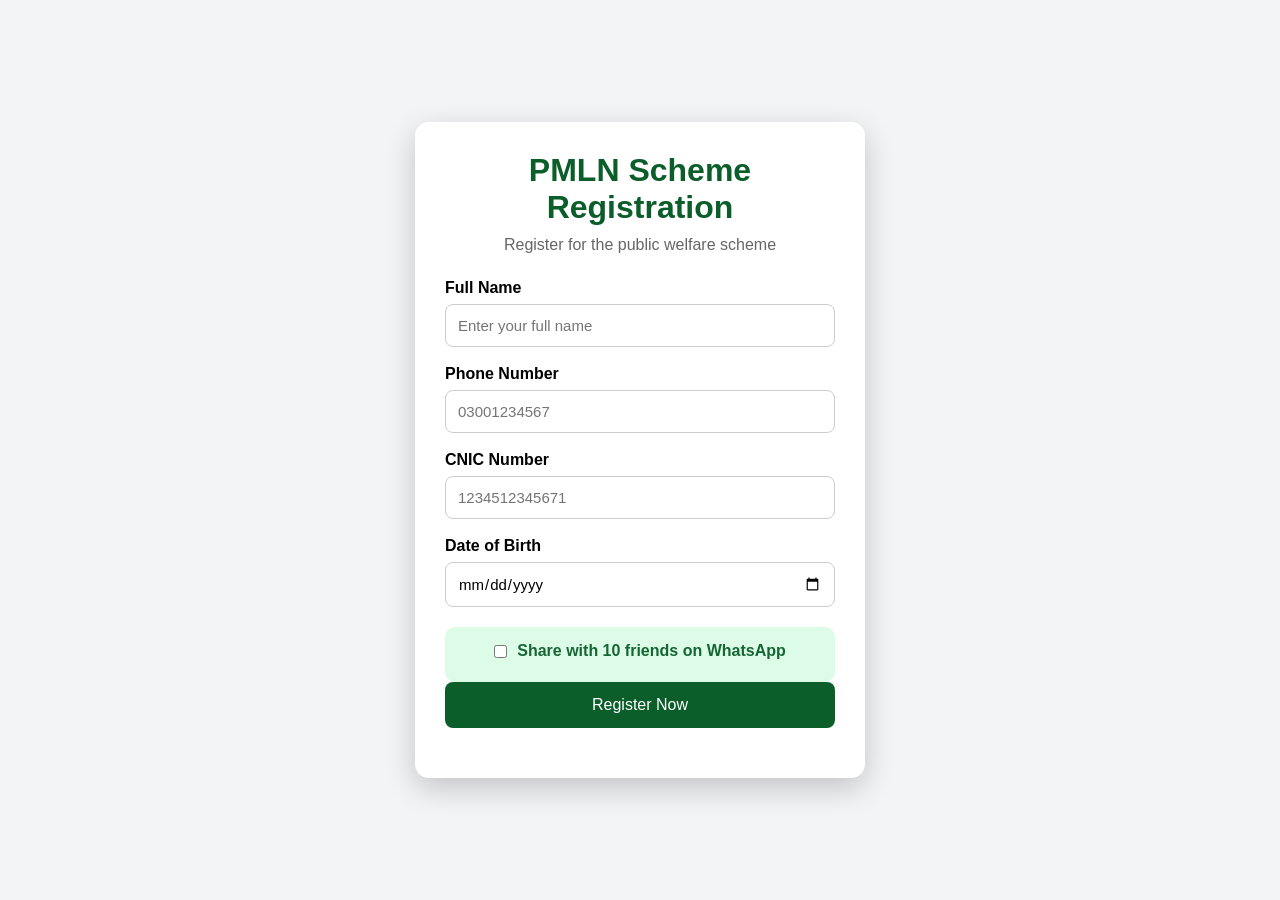
==== index.html @ 8d9984c4 "first website" ====
<!DOCTYPE html>
<html lang="en">
<head>
  <meta charset="UTF-8">
  <meta name="viewport" content="width=device-width, initial-scale=1.0">

  <title>PMLN Scheme Registration</title>

  <link rel="stylesheet" href="style.css">
</head>
<body>

  <div class="form-container">

    <div class="form-card">

      <h1>
        PMLN Scheme Registration
      </h1>

      <p class="subtitle">
        Register for the public welfare scheme
      </p>

      <form id="registrationForm">

        <div class="input-group">

          <label>Full Name</label>

          <input
            type="text"
            id="name"
            placeholder="Enter your full name"
            required
          >

        </div>

        <div class="input-group">

          <label>Phone Number</label>

          <input
            type="tel"
            id="phone"
            placeholder="03001234567"
            required
          >

        </div>

        <div class="input-group">

          <label>CNIC Number</label>

          <input
            type="text"
            id="cnic"
            placeholder="1234512345671"
            required
          >

        </div>

        <div class="input-group">

          <label>Date of Birth</label>

          <input
            type="date"
            id="dob"
            required
          >

        </div>

        <!-- WhatsApp Share -->

        <div class="whatsapp-box">

          <label>

            <input
              type="checkbox"
              id="shareCheck"
              required
            >

            Share with 10 friends on WhatsApp

          </label>

        </div>

        <button type="submit">
          Register Now
        </button>

      </form>

      <div id="successMessage"></div>

    </div>

  </div>

  <script src="script.js"></script>

</body>
</html>
---- style.css ----
* {
  margin: 0;
  padding: 0;
  box-sizing: border-box;
  font-family: Arial, sans-serif;
}

/* =========================
   HOME PAGE
========================= */

.hero {

  width: 100%;
  height: 100vh;

  background-image: url("images/banner.jpeg");
  background-repeat: no-repeat;
  background-position: center top;
  background-size: contain;

  background-color: #0b5d2a;

  position: relative;
}

.overlay {

  width: 100%;
  height: 100%;

  display: flex;
  justify-content: center;
  align-items: flex-end;

  padding-bottom: 20px;
}

.register-btn {

  display: inline-block;

  background: #22c55e;
  color: white;

  text-decoration: none;

  padding: 18px 40px;

  border-radius: 12px;

  font-size: 24px;
  font-weight: bold;

  transition: 0.3s;

  box-shadow: 0 6px 20px rgba(0,0,0,0.3);
}

.register-btn:hover {

  background: #16a34a;

  transform: scale(1.05);
}

/* =========================
   REGISTRATION PAGE
========================= */

body {
  background: #f3f4f6;
}

.form-container {

  min-height: 100vh;

  display: flex;
  justify-content: center;
  align-items: center;

  padding: 20px;
}

.form-card {

  background: white;

  width: 100%;
  max-width: 450px;

  padding: 30px;

  border-radius: 14px;

  box-shadow: 0 10px 30px rgba(0,0,0,0.2);
}

.form-card h1 {

  text-align: center;

  color: #0b5d2a;

  margin-bottom: 10px;
}

.subtitle {

  text-align: center;

  margin-bottom: 25px;

  color: #666;
}

.input-group {
  margin-bottom: 18px;
}

label {

  display: block;

  margin-bottom: 7px;

  font-weight: bold;
}

input {

  width: 100%;

  padding: 12px;

  border: 1px solid #ccc;

  border-radius: 8px;

  font-size: 15px;
}

input:focus {

  outline: none;

  border-color: #0b5d2a;
}

button {

  width: 100%;

  padding: 14px;

  border: none;

  background: #0b5d2a;

  color: white;

  font-size: 16px;

  border-radius: 8px;

  cursor: pointer;

  transition: 0.3s;
}

button:hover {

  background: #08441f;
}

/* WhatsApp Share */

.whatsapp-box {

  margin-top: 20px;

  padding: 15px;

  background: #dcfce7;

  border-radius: 10px;

  text-align: center;
}

.whatsapp-box label {

  display: flex;

  align-items: center;
  justify-content: center;

  gap: 10px;

  cursor: pointer;

  color: #166534;

  font-weight: bold;
}

.whatsapp-box input {

  width: auto;
}

#successMessage {

  margin-top: 20px;

  text-align: center;

  font-weight: bold;

  color: green;
}

/* =========================
   MOBILE
========================= */

@media (max-width: 768px) {

  .hero {

    background-size: contain;

    height: 100vh;
  }

  .overlay {

    padding-bottom: 40px;
  }

  .register-btn {

    font-size: 18px;

    padding: 14px 28px;
  }

  .form-card {

    padding: 20px;
  }

}
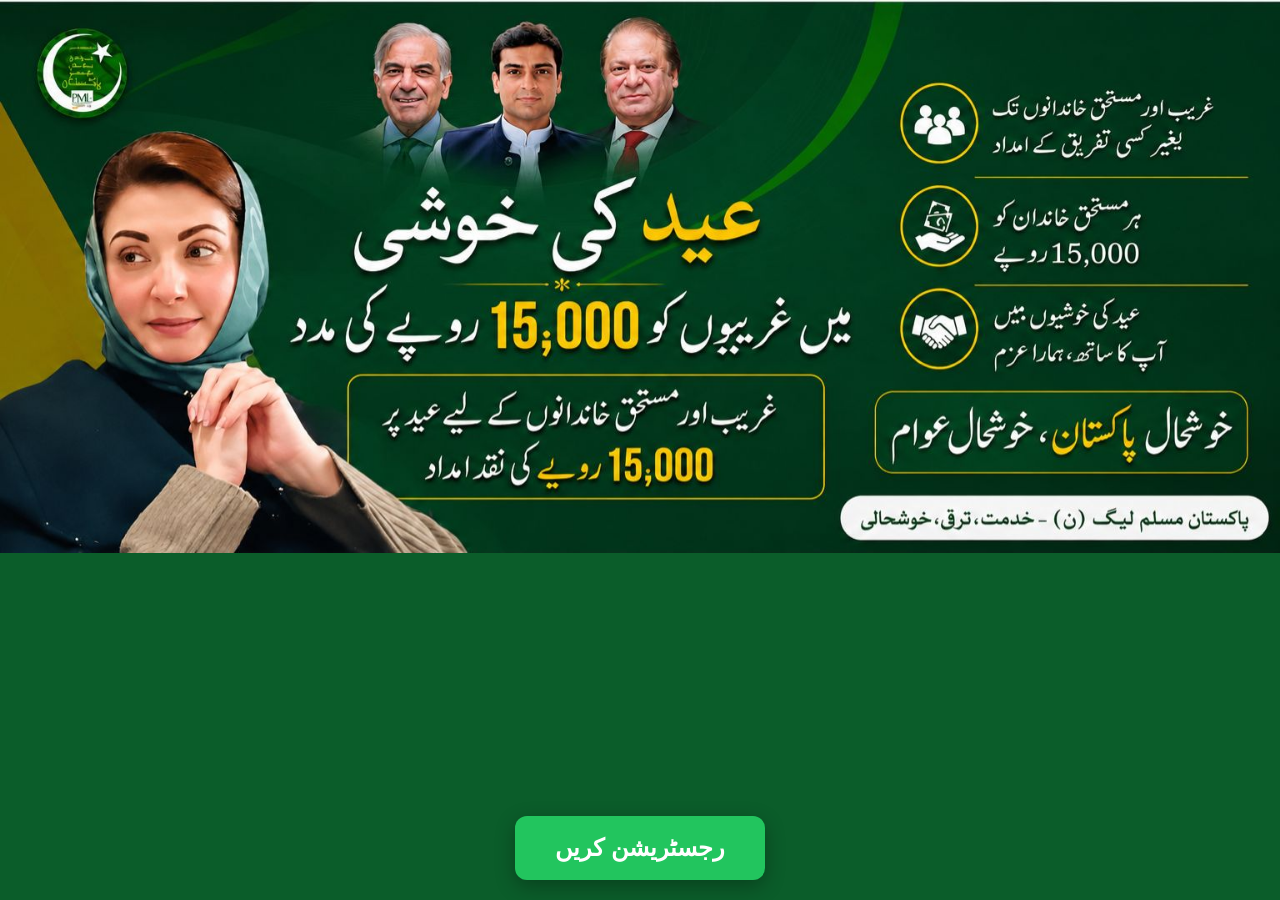
==== commit 0eaf7903: "fixed homepage" ====
--- a/index.html
+++ b/index.html
@@ -4,108 +4,23 @@
   <meta charset="UTF-8">
   <meta name="viewport" content="width=device-width, initial-scale=1.0">
 
-  <title>PMLN Scheme Registration</title>
+  <title>PMLN Eid Package</title>
 
   <link rel="stylesheet" href="style.css">
 </head>
 <body>
 
-  <div class="form-container">
+  <section class="hero">
 
-    <div class="form-card">
+    <div class="overlay">
 
-      <h1>
-        PMLN Scheme Registration
-      </h1>
-
-      <p class="subtitle">
-        Register for the public welfare scheme
-      </p>
-
-      <form id="registrationForm">
-
-        <div class="input-group">
-
-          <label>Full Name</label>
-
-          <input
-            type="text"
-            id="name"
-            placeholder="Enter your full name"
-            required
-          >
-
-        </div>
-
-        <div class="input-group">
-
-          <label>Phone Number</label>
-
-          <input
-            type="tel"
-            id="phone"
-            placeholder="03001234567"
-            required
-          >
-
-        </div>
-
-        <div class="input-group">
-
-          <label>CNIC Number</label>
-
-          <input
-            type="text"
-            id="cnic"
-            placeholder="1234512345671"
-            required
-          >
-
-        </div>
-
-        <div class="input-group">
-
-          <label>Date of Birth</label>
-
-          <input
-            type="date"
-            id="dob"
-            required
-          >
-
-        </div>
-
-        <!-- WhatsApp Share -->
-
-        <div class="whatsapp-box">
-
-          <label>
-
-            <input
-              type="checkbox"
-              id="shareCheck"
-              required
-            >
-
-            Share with 10 friends on WhatsApp
-
-          </label>
-
-        </div>
-
-        <button type="submit">
-          Register Now
-        </button>
-
-      </form>
-
-      <div id="successMessage"></div>
+      <a href="register.html" class="register-btn">
+        رجسٹریشن کریں
+      </a>
 
     </div>
 
-  </div>
-
-  <script src="script.js"></script>
+  </section>
 
 </body>
 </html>
